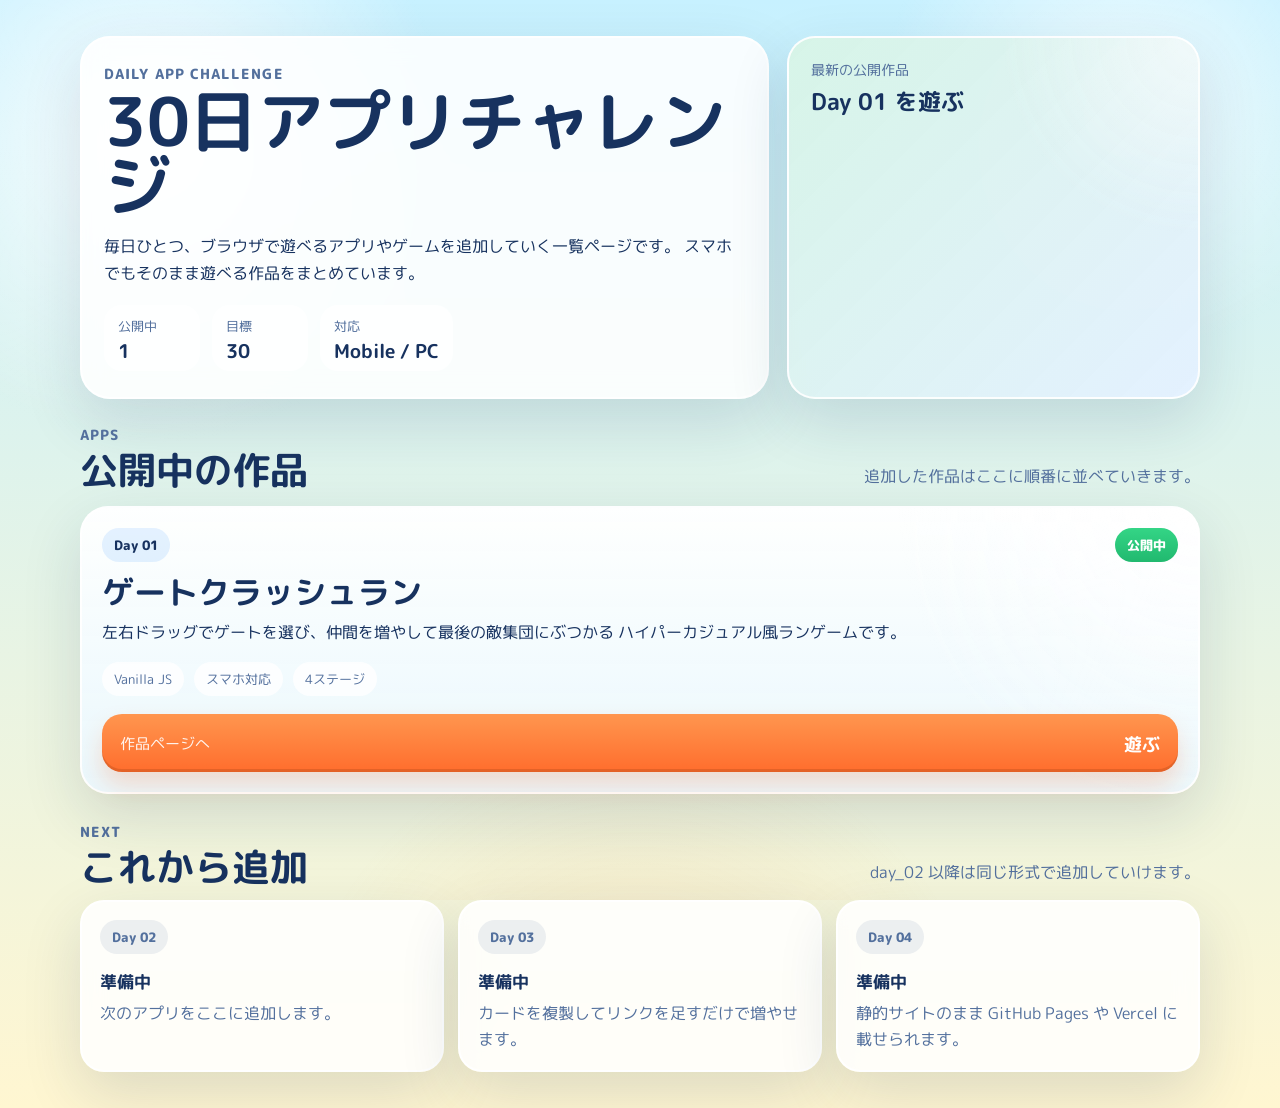
==== index.html @ dbb4bd10 "Initial commit: add day 1 game and landing page" ====
<!DOCTYPE html>
<html lang="ja">
  <head>
    <meta charset="UTF-8" />
    <meta
      name="viewport"
      content="width=device-width, initial-scale=1.0, viewport-fit=cover"
    />
    <title>30日アプリチャレンジ</title>
    <link rel="preconnect" href="https://fonts.googleapis.com" />
    <link rel="preconnect" href="https://fonts.gstatic.com" crossorigin />
    <link
      href="https://fonts.googleapis.com/css2?family=M+PLUS+Rounded+1c:wght@500;700;800&display=swap"
      rel="stylesheet"
    />
    <link rel="stylesheet" href="./styles/site.css" />
  </head>
  <body>
    <div class="page-bg" aria-hidden="true"></div>

    <header class="hero">
      <div class="hero-copy">
        <p class="eyebrow">Daily App Challenge</p>
        <h1>30日アプリチャレンジ</h1>
        <p class="lead">
          毎日ひとつ、ブラウザで遊べるアプリやゲームを追加していく一覧ページです。
          スマホでもそのまま遊べる作品をまとめています。
        </p>

        <div class="hero-stats" aria-label="公開状況">
          <div class="stat-chip">
            <span class="stat-label">公開中</span>
            <strong>1</strong>
          </div>
          <div class="stat-chip">
            <span class="stat-label">目標</span>
            <strong>30</strong>
          </div>
          <div class="stat-chip">
            <span class="stat-label">対応</span>
            <strong>Mobile / PC</strong>
          </div>
        </div>
      </div>

      <a class="hero-cta" href="./day_01/">
        <span class="cta-label">最新の公開作品</span>
        <strong>Day 01 を遊ぶ</strong>
      </a>
    </header>

    <main class="content">
      <section class="section-head">
        <div>
          <p class="eyebrow">Apps</p>
          <h2>公開中の作品</h2>
        </div>
        <p class="section-copy">
          追加した作品はここに順番に並べていきます。
        </p>
      </section>

      <section class="card-grid" aria-label="作品一覧">
        <article class="app-card featured">
          <div class="card-top">
            <span class="day-badge">Day 01</span>
            <span class="status-badge live">公開中</span>
          </div>

          <h3>ゲートクラッシュラン</h3>
          <p class="card-copy">
            左右ドラッグでゲートを選び、仲間を増やして最後の敵集団にぶつかる
            ハイパーカジュアル風ランゲームです。
          </p>

          <ul class="tag-row" aria-label="特徴">
            <li>Vanilla JS</li>
            <li>スマホ対応</li>
            <li>4ステージ</li>
          </ul>

          <a class="card-link" href="./day_01/">
            <span>作品ページへ</span>
            <strong>遊ぶ</strong>
          </a>
        </article>
      </section>

      <section class="coming-soon">
        <div class="section-head compact">
          <div>
            <p class="eyebrow">Next</p>
            <h2>これから追加</h2>
          </div>
          <p class="section-copy">day_02 以降は同じ形式で追加していけます。</p>
        </div>

        <div class="coming-list" aria-label="追加予定">
          <div class="coming-card">
            <span class="day-badge muted">Day 02</span>
            <strong>準備中</strong>
            <p>次のアプリをここに追加します。</p>
          </div>
          <div class="coming-card">
            <span class="day-badge muted">Day 03</span>
            <strong>準備中</strong>
            <p>カードを複製してリンクを足すだけで増やせます。</p>
          </div>
          <div class="coming-card">
            <span class="day-badge muted">Day 04</span>
            <strong>準備中</strong>
            <p>静的サイトのまま GitHub Pages や Vercel に載せられます。</p>
          </div>
        </div>
      </section>
    </main>
  </body>
</html>
---- styles/site.css ----
:root {
  --bg-top: #c7f1ff;
  --bg-bottom: #fff6d1;
  --surface: rgba(255, 255, 255, 0.86);
  --surface-strong: rgba(255, 255, 255, 0.94);
  --line: rgba(255, 255, 255, 0.9);
  --text: #17325f;
  --muted: #53709d;
  --accent: #ff964f;
  --accent-strong: #ff6d2d;
  --blue: #2f8cff;
  --green: #28c57d;
  --shadow: 0 22px 60px rgba(23, 50, 95, 0.14);
}

* {
  box-sizing: border-box;
}

html,
body {
  margin: 0;
  min-height: 100%;
}

body {
  position: relative;
  overflow-x: hidden;
  font-family: "M PLUS Rounded 1c", sans-serif;
  color: var(--text);
  background: linear-gradient(180deg, var(--bg-top) 0%, var(--bg-bottom) 100%);
}

a {
  color: inherit;
  text-decoration: none;
}

.page-bg {
  position: fixed;
  inset: 0;
  pointer-events: none;
  background:
    radial-gradient(circle at 12% 16%, rgba(255, 255, 255, 0.9), transparent 22%),
    radial-gradient(circle at 88% 12%, rgba(255, 255, 255, 0.72), transparent 18%),
    radial-gradient(circle at 50% 120%, rgba(255, 168, 81, 0.18), transparent 28%);
}

.hero,
.content {
  position: relative;
  z-index: 1;
  width: min(1120px, calc(100% - 32px));
  margin-inline: auto;
}

.hero {
  display: grid;
  gap: 18px;
  padding: 28px 0 18px;
}

.hero-copy,
.hero-cta,
.app-card,
.coming-card {
  backdrop-filter: blur(12px);
  background: var(--surface);
  border: 2px solid var(--line);
  box-shadow: var(--shadow);
}

.hero-copy {
  padding: 26px 22px;
  border-radius: 30px;
}

.eyebrow {
  margin: 0 0 6px;
  font-size: 0.85rem;
  font-weight: 800;
  letter-spacing: 0.08em;
  text-transform: uppercase;
  color: var(--muted);
}

h1,
h2,
h3,
p {
  margin: 0;
}

h1 {
  font-size: clamp(2.2rem, 6vw, 4.2rem);
  line-height: 0.95;
}

.lead {
  max-width: 720px;
  margin-top: 14px;
  font-size: 1.02rem;
  line-height: 1.7;
  color: var(--text);
}

.hero-stats {
  display: flex;
  flex-wrap: wrap;
  gap: 12px;
  margin-top: 18px;
}

.stat-chip {
  min-width: 96px;
  padding: 12px 14px 10px;
  border-radius: 18px;
  background: rgba(255, 255, 255, 0.72);
}

.stat-label {
  display: block;
  font-size: 0.82rem;
  color: var(--muted);
}

.stat-chip strong {
  display: block;
  margin-top: 4px;
  font-size: 1.2rem;
  line-height: 1.1;
}

.hero-cta {
  display: block;
  padding: 22px;
  border-radius: 28px;
  background:
    radial-gradient(circle at top right, rgba(255, 255, 255, 0.55), transparent 36%),
    linear-gradient(135deg, rgba(42, 197, 125, 0.18) 0%, rgba(47, 140, 255, 0.12) 100%),
    var(--surface-strong);
}

.cta-label {
  display: block;
  font-size: 0.86rem;
  color: var(--muted);
}

.hero-cta strong {
  display: block;
  margin-top: 4px;
  font-size: 1.45rem;
}

.content {
  padding: 8px 0 36px;
}

.section-head {
  display: grid;
  gap: 10px;
  align-items: end;
  margin-bottom: 16px;
}

.section-head.compact {
  margin-bottom: 14px;
}

h2 {
  font-size: clamp(1.6rem, 4vw, 2.4rem);
  line-height: 1;
}

.section-copy {
  color: var(--muted);
  line-height: 1.6;
}

.card-grid {
  display: grid;
  gap: 16px;
}

.app-card {
  padding: 20px;
  border-radius: 28px;
  background:
    radial-gradient(circle at top right, rgba(255, 255, 255, 0.78), transparent 26%),
    linear-gradient(180deg, rgba(255, 255, 255, 0.96) 0%, rgba(233, 247, 255, 0.92) 100%);
}

.card-top {
  display: flex;
  justify-content: space-between;
  gap: 10px;
  align-items: center;
}

.day-badge,
.status-badge {
  display: inline-flex;
  align-items: center;
  justify-content: center;
  min-height: 34px;
  padding: 8px 12px 7px;
  border-radius: 999px;
  font-size: 0.84rem;
  font-weight: 800;
}

.day-badge {
  color: var(--text);
  background: rgba(47, 140, 255, 0.12);
}

.day-badge.muted {
  color: var(--muted);
  background: rgba(83, 112, 157, 0.1);
}

.status-badge.live {
  color: white;
  background: linear-gradient(180deg, #34d586 0%, #21b96f 100%);
}

.app-card h3 {
  margin-top: 14px;
  font-size: clamp(1.5rem, 4vw, 2rem);
  line-height: 1.05;
}

.card-copy {
  margin-top: 10px;
  color: var(--text);
  line-height: 1.65;
}

.tag-row {
  display: flex;
  flex-wrap: wrap;
  gap: 10px;
  padding: 0;
  margin: 16px 0 0;
  list-style: none;
}

.tag-row li {
  padding: 8px 12px 7px;
  border-radius: 999px;
  font-size: 0.82rem;
  color: var(--muted);
  background: rgba(255, 255, 255, 0.78);
}

.card-link {
  display: flex;
  justify-content: space-between;
  align-items: center;
  gap: 12px;
  margin-top: 18px;
  padding: 16px 18px 14px;
  border-radius: 20px;
  color: white;
  background: linear-gradient(180deg, var(--accent) 0%, var(--accent-strong) 100%);
  box-shadow:
    0 14px 24px rgba(255, 109, 45, 0.22),
    inset 0 -3px 0 rgba(108, 41, 0, 0.18);
}

.card-link span {
  font-size: 0.95rem;
  opacity: 0.92;
}

.card-link strong {
  font-size: 1.15rem;
}

.coming-soon {
  margin-top: 28px;
}

.coming-list {
  display: grid;
  gap: 14px;
}

.coming-card {
  padding: 18px;
  border-radius: 24px;
}

.coming-card strong {
  display: block;
  margin-top: 14px;
  font-size: 1.08rem;
}

.coming-card p {
  margin-top: 6px;
  color: var(--muted);
  line-height: 1.6;
}

@media (min-width: 760px) {
  .hero {
    grid-template-columns: 1.5fr 0.9fr;
    align-items: stretch;
    padding-top: 36px;
  }

  .section-head {
    grid-template-columns: 1fr auto;
  }

  .coming-list {
    grid-template-columns: repeat(3, minmax(0, 1fr));
  }
}
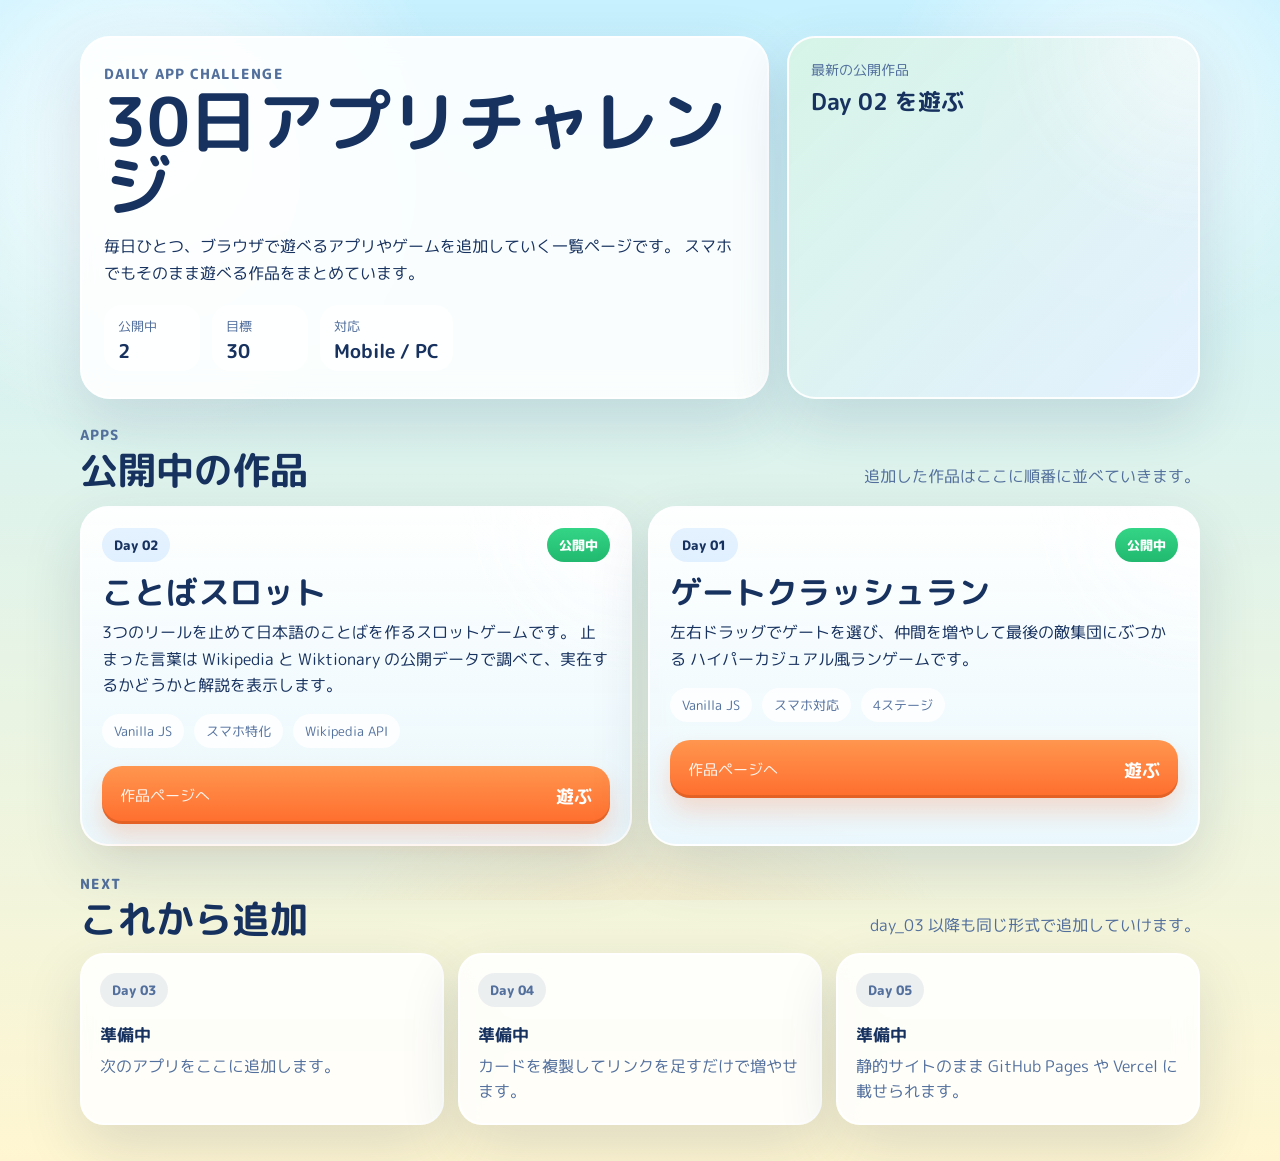
==== commit 66070c82: "Add day 02 kotoba slot game" ====
--- a/index.html
+++ b/index.html
@@ -30,7 +30,7 @@
         <div class="hero-stats" aria-label="公開状況">
           <div class="stat-chip">
             <span class="stat-label">公開中</span>
-            <strong>1</strong>
+            <strong>2</strong>
           </div>
           <div class="stat-chip">
             <span class="stat-label">目標</span>
@@ -43,9 +43,9 @@
         </div>
       </div>
 
-      <a class="hero-cta" href="./day_01/">
+      <a class="hero-cta" href="./day_02/">
         <span class="cta-label">最新の公開作品</span>
-        <strong>Day 01 を遊ぶ</strong>
+        <strong>Day 02 を遊ぶ</strong>
       </a>
     </header>
 
@@ -62,6 +62,30 @@
 
       <section class="card-grid" aria-label="作品一覧">
         <article class="app-card featured">
+          <div class="card-top">
+            <span class="day-badge">Day 02</span>
+            <span class="status-badge live">公開中</span>
+          </div>
+
+          <h3>ことばスロット</h3>
+          <p class="card-copy">
+            3つのリールを止めて日本語のことばを作るスロットゲームです。
+            止まった言葉は Wikipedia と Wiktionary の公開データで調べて、実在するかどうかと解説を表示します。
+          </p>
+
+          <ul class="tag-row" aria-label="特徴">
+            <li>Vanilla JS</li>
+            <li>スマホ特化</li>
+            <li>Wikipedia API</li>
+          </ul>
+
+          <a class="card-link" href="./day_02/">
+            <span>作品ページへ</span>
+            <strong>遊ぶ</strong>
+          </a>
+        </article>
+
+        <article class="app-card">
           <div class="card-top">
             <span class="day-badge">Day 01</span>
             <span class="status-badge live">公開中</span>
@@ -92,22 +116,22 @@
             <p class="eyebrow">Next</p>
             <h2>これから追加</h2>
           </div>
-          <p class="section-copy">day_02 以降は同じ形式で追加していけます。</p>
+          <p class="section-copy">day_03 以降も同じ形式で追加していけます。</p>
         </div>
 
         <div class="coming-list" aria-label="追加予定">
           <div class="coming-card">
-            <span class="day-badge muted">Day 02</span>
+            <span class="day-badge muted">Day 03</span>
             <strong>準備中</strong>
             <p>次のアプリをここに追加します。</p>
           </div>
           <div class="coming-card">
-            <span class="day-badge muted">Day 03</span>
+            <span class="day-badge muted">Day 04</span>
             <strong>準備中</strong>
             <p>カードを複製してリンクを足すだけで増やせます。</p>
           </div>
           <div class="coming-card">
-            <span class="day-badge muted">Day 04</span>
+            <span class="day-badge muted">Day 05</span>
             <strong>準備中</strong>
             <p>静的サイトのまま GitHub Pages や Vercel に載せられます。</p>
           </div>
--- a/styles/site.css
+++ b/styles/site.css
@@ -315,6 +315,10 @@
     grid-template-columns: 1fr auto;
   }
 
+  .card-grid {
+    grid-template-columns: repeat(2, minmax(0, 1fr));
+  }
+
   .coming-list {
     grid-template-columns: repeat(3, minmax(0, 1fr));
   }
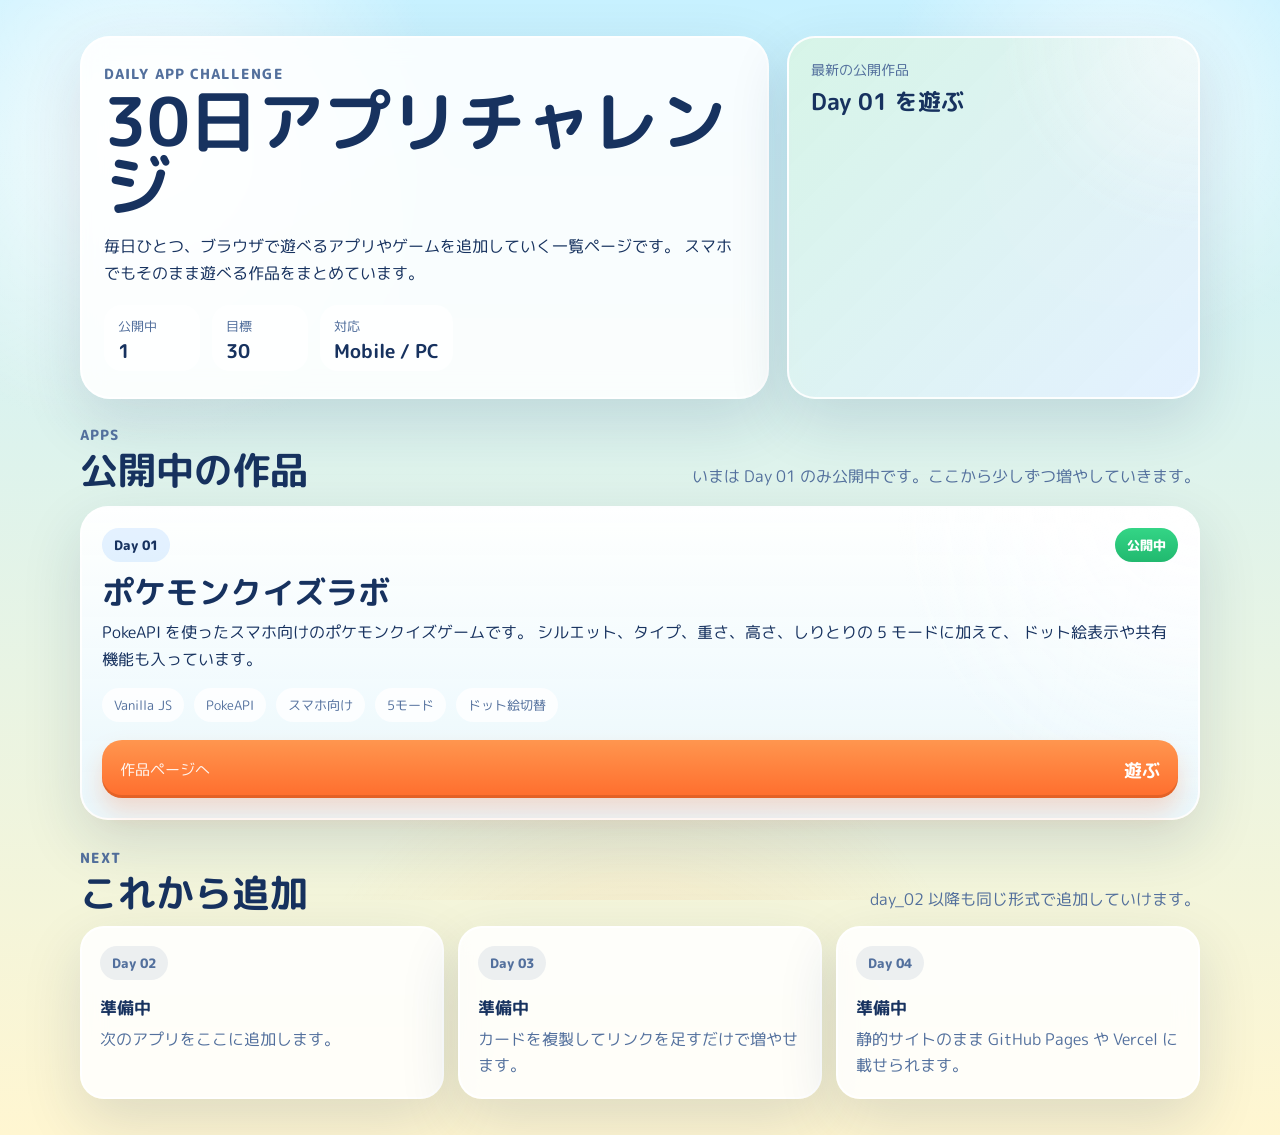
==== commit 16d77748: "Update homepage for day_01 only" ====
--- a/index.html
+++ b/index.html
@@ -30,7 +30,7 @@
         <div class="hero-stats" aria-label="公開状況">
           <div class="stat-chip">
             <span class="stat-label">公開中</span>
-            <strong>2</strong>
+            <strong>1</strong>
           </div>
           <div class="stat-chip">
             <span class="stat-label">目標</span>
@@ -43,9 +43,9 @@
         </div>
       </div>
 
-      <a class="hero-cta" href="./day_02/">
+      <a class="hero-cta" href="./day_01/">
         <span class="cta-label">最新の公開作品</span>
-        <strong>Day 02 を遊ぶ</strong>
+        <strong>Day 01 を遊ぶ</strong>
       </a>
     </header>
 
@@ -56,51 +56,30 @@
           <h2>公開中の作品</h2>
         </div>
         <p class="section-copy">
-          追加した作品はここに順番に並べていきます。
+          いまは Day 01 のみ公開中です。ここから少しずつ増やしていきます。
         </p>
       </section>
 
-      <section class="card-grid" aria-label="作品一覧">
+      <section class="card-grid single" aria-label="作品一覧">
         <article class="app-card featured">
-          <div class="card-top">
-            <span class="day-badge">Day 02</span>
-            <span class="status-badge live">公開中</span>
-          </div>
-
-          <h3>ことばスロット</h3>
-          <p class="card-copy">
-            3つのリールを止めて日本語のことばを作るスロットゲームです。
-            止まった言葉は Wikipedia と Wiktionary の公開データで調べて、実在するかどうかと解説を表示します。
-          </p>
-
-          <ul class="tag-row" aria-label="特徴">
-            <li>Vanilla JS</li>
-            <li>スマホ特化</li>
-            <li>Wikipedia API</li>
-          </ul>
-
-          <a class="card-link" href="./day_02/">
-            <span>作品ページへ</span>
-            <strong>遊ぶ</strong>
-          </a>
-        </article>
-
-        <article class="app-card">
           <div class="card-top">
             <span class="day-badge">Day 01</span>
             <span class="status-badge live">公開中</span>
           </div>
 
-          <h3>ゲートクラッシュラン</h3>
+          <h3>ポケモンクイズラボ</h3>
           <p class="card-copy">
-            左右ドラッグでゲートを選び、仲間を増やして最後の敵集団にぶつかる
-            ハイパーカジュアル風ランゲームです。
+            PokeAPI を使ったスマホ向けのポケモンクイズゲームです。
+            シルエット、タイプ、重さ、高さ、しりとりの 5 モードに加えて、
+            ドット絵表示や共有機能も入っています。
           </p>
 
           <ul class="tag-row" aria-label="特徴">
             <li>Vanilla JS</li>
-            <li>スマホ対応</li>
-            <li>4ステージ</li>
+            <li>PokeAPI</li>
+            <li>スマホ向け</li>
+            <li>5モード</li>
+            <li>ドット絵切替</li>
           </ul>
 
           <a class="card-link" href="./day_01/">
@@ -116,22 +95,22 @@
             <p class="eyebrow">Next</p>
             <h2>これから追加</h2>
           </div>
-          <p class="section-copy">day_03 以降も同じ形式で追加していけます。</p>
+          <p class="section-copy">day_02 以降も同じ形式で追加していけます。</p>
         </div>
 
         <div class="coming-list" aria-label="追加予定">
           <div class="coming-card">
-            <span class="day-badge muted">Day 03</span>
+            <span class="day-badge muted">Day 02</span>
             <strong>準備中</strong>
             <p>次のアプリをここに追加します。</p>
           </div>
           <div class="coming-card">
-            <span class="day-badge muted">Day 04</span>
+            <span class="day-badge muted">Day 03</span>
             <strong>準備中</strong>
             <p>カードを複製してリンクを足すだけで増やせます。</p>
           </div>
           <div class="coming-card">
-            <span class="day-badge muted">Day 05</span>
+            <span class="day-badge muted">Day 04</span>
             <strong>準備中</strong>
             <p>静的サイトのまま GitHub Pages や Vercel に載せられます。</p>
           </div>
--- a/styles/site.css
+++ b/styles/site.css
@@ -183,6 +183,10 @@
   gap: 16px;
 }
 
+.card-grid.single {
+  grid-template-columns: minmax(0, 1fr);
+}
+
 .app-card {
   padding: 20px;
   border-radius: 28px;
@@ -319,6 +323,10 @@
     grid-template-columns: repeat(2, minmax(0, 1fr));
   }
 
+  .card-grid.single {
+    grid-template-columns: minmax(0, 1fr);
+  }
+
   .coming-list {
     grid-template-columns: repeat(3, minmax(0, 1fr));
   }
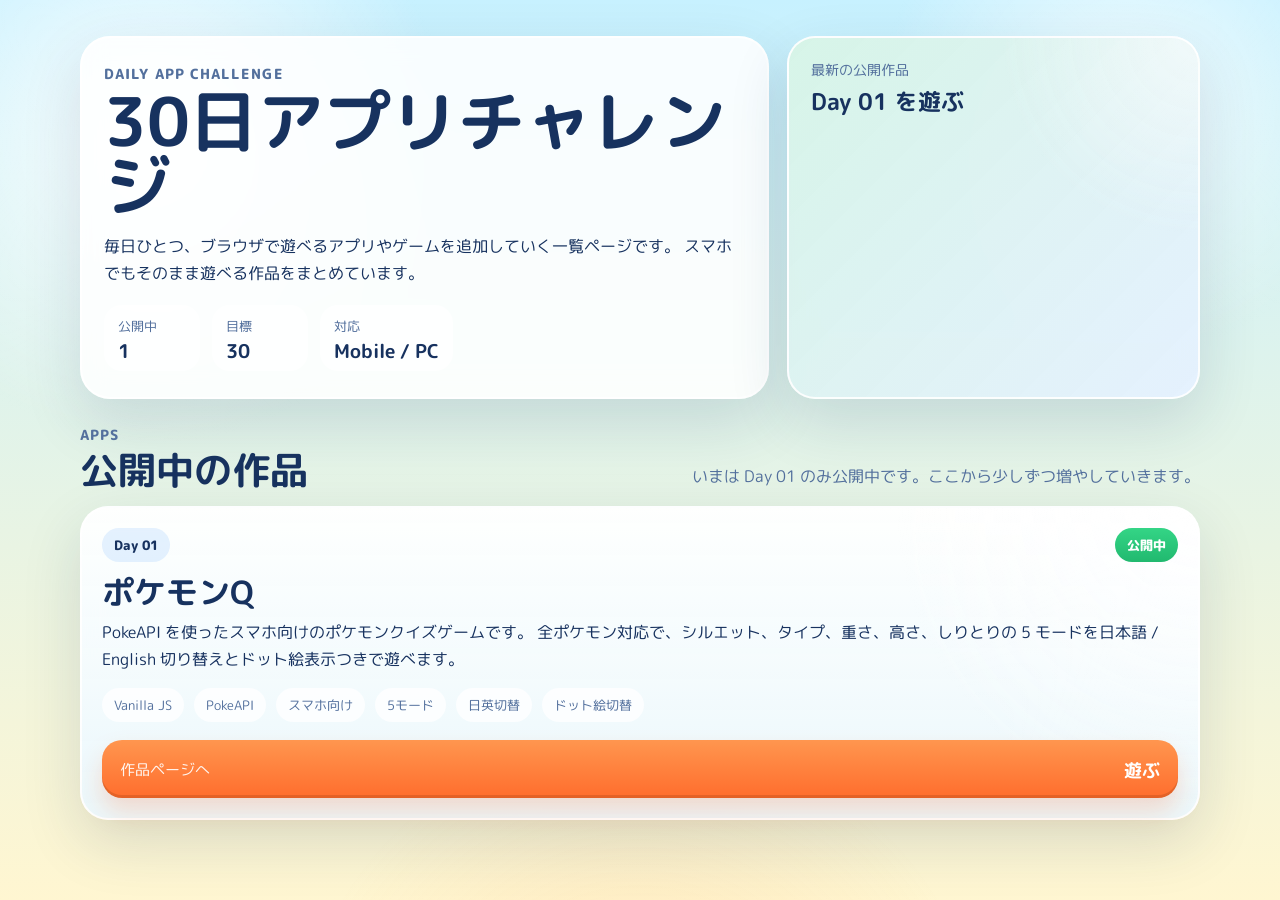
==== commit 9306bf5c: "Rename day_01 app to PokemonQ" ====
--- a/index.html
+++ b/index.html
@@ -67,11 +67,11 @@
             <span class="status-badge live">公開中</span>
           </div>
 
-          <h3>ポケモンクイズラボ</h3>
+          <h3>ポケモンQ</h3>
           <p class="card-copy">
             PokeAPI を使ったスマホ向けのポケモンクイズゲームです。
-            シルエット、タイプ、重さ、高さ、しりとりの 5 モードに加えて、
-            ドット絵表示や共有機能も入っています。
+            全ポケモン対応で、シルエット、タイプ、重さ、高さ、しりとりの
+            5 モードを日本語 / English 切り替えとドット絵表示つきで遊べます。
           </p>
 
           <ul class="tag-row" aria-label="特徴">
@@ -79,6 +79,7 @@
             <li>PokeAPI</li>
             <li>スマホ向け</li>
             <li>5モード</li>
+            <li>日英切替</li>
             <li>ドット絵切替</li>
           </ul>
 
@@ -89,33 +90,6 @@
         </article>
       </section>
 
-      <section class="coming-soon">
-        <div class="section-head compact">
-          <div>
-            <p class="eyebrow">Next</p>
-            <h2>これから追加</h2>
-          </div>
-          <p class="section-copy">day_02 以降も同じ形式で追加していけます。</p>
-        </div>
-
-        <div class="coming-list" aria-label="追加予定">
-          <div class="coming-card">
-            <span class="day-badge muted">Day 02</span>
-            <strong>準備中</strong>
-            <p>次のアプリをここに追加します。</p>
-          </div>
-          <div class="coming-card">
-            <span class="day-badge muted">Day 03</span>
-            <strong>準備中</strong>
-            <p>カードを複製してリンクを足すだけで増やせます。</p>
-          </div>
-          <div class="coming-card">
-            <span class="day-badge muted">Day 04</span>
-            <strong>準備中</strong>
-            <p>静的サイトのまま GitHub Pages や Vercel に載せられます。</p>
-          </div>
-        </div>
-      </section>
     </main>
   </body>
 </html>
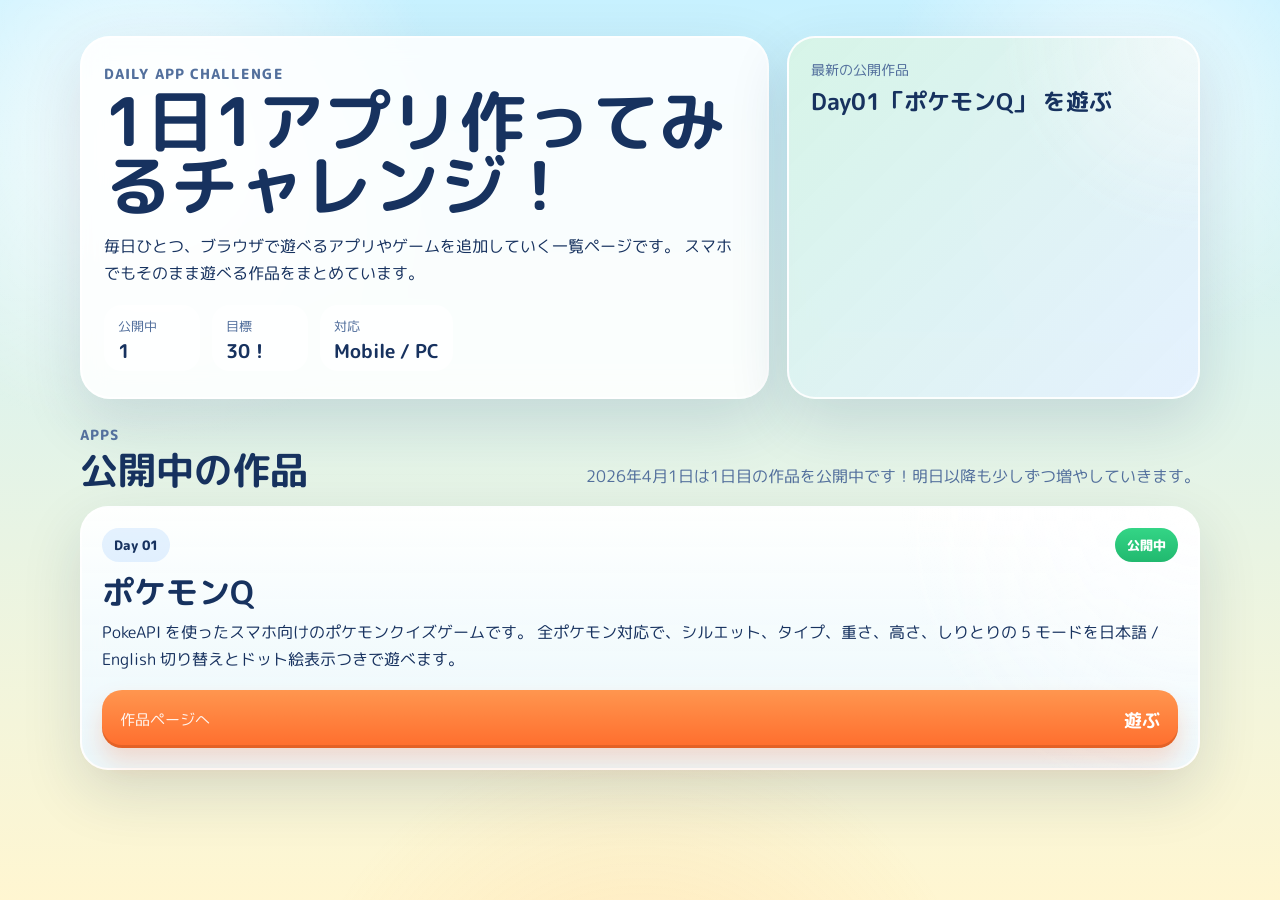
==== commit 4c026ed7: "Update homepage headline" ====
--- a/index.html
+++ b/index.html
@@ -21,7 +21,7 @@
     <header class="hero">
       <div class="hero-copy">
         <p class="eyebrow">Daily App Challenge</p>
-        <h1>30日アプリチャレンジ</h1>
+        <h1>1日1アプリ作ってみるチャレンジ！</h1>
         <p class="lead">
           毎日ひとつ、ブラウザで遊べるアプリやゲームを追加していく一覧ページです。
           スマホでもそのまま遊べる作品をまとめています。
@@ -34,7 +34,7 @@
           </div>
           <div class="stat-chip">
             <span class="stat-label">目標</span>
-            <strong>30</strong>
+            <strong>30！</strong>
           </div>
           <div class="stat-chip">
             <span class="stat-label">対応</span>
@@ -45,7 +45,7 @@
 
       <a class="hero-cta" href="./day_01/">
         <span class="cta-label">最新の公開作品</span>
-        <strong>Day 01 を遊ぶ</strong>
+      <strong>Day01「ポケモンQ」 を遊ぶ</strong>
       </a>
     </header>
 
@@ -56,7 +56,7 @@
           <h2>公開中の作品</h2>
         </div>
         <p class="section-copy">
-          いまは Day 01 のみ公開中です。ここから少しずつ増やしていきます。
+          2026年4月1日は1日目の作品を公開中です！明日以降も少しずつ増やしていきます。
         </p>
       </section>
 
@@ -74,15 +74,6 @@
             5 モードを日本語 / English 切り替えとドット絵表示つきで遊べます。
           </p>
 
-          <ul class="tag-row" aria-label="特徴">
-            <li>Vanilla JS</li>
-            <li>PokeAPI</li>
-            <li>スマホ向け</li>
-            <li>5モード</li>
-            <li>日英切替</li>
-            <li>ドット絵切替</li>
-          </ul>
-
           <a class="card-link" href="./day_01/">
             <span>作品ページへ</span>
             <strong>遊ぶ</strong>
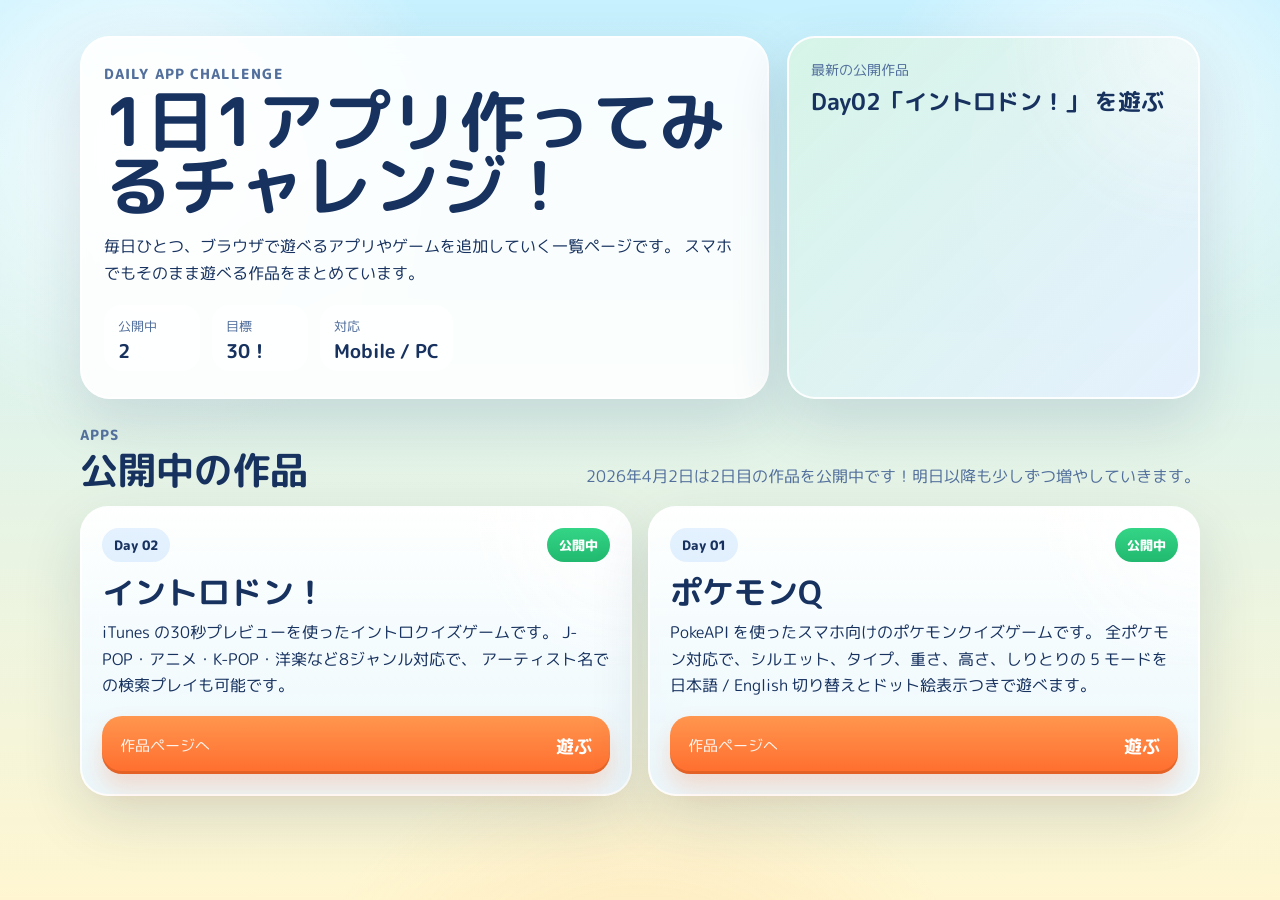
==== commit d5dc92f9: "Add day_02 イントロドン！ and update homepage - Add day_02 intro quiz game (イントロドン！) - Fix title logo line " ====
--- a/index.html
+++ b/index.html
@@ -30,7 +30,7 @@
         <div class="hero-stats" aria-label="公開状況">
           <div class="stat-chip">
             <span class="stat-label">公開中</span>
-            <strong>1</strong>
+            <strong>2</strong>
           </div>
           <div class="stat-chip">
             <span class="stat-label">目標</span>
@@ -43,9 +43,9 @@
         </div>
       </div>
 
-      <a class="hero-cta" href="./day_01/">
+      <a class="hero-cta" href="./day_02/">
         <span class="cta-label">最新の公開作品</span>
-      <strong>Day01「ポケモンQ」 を遊ぶ</strong>
+        <strong>Day02「イントロドン！」 を遊ぶ</strong>
       </a>
     </header>
 
@@ -56,12 +56,31 @@
           <h2>公開中の作品</h2>
         </div>
         <p class="section-copy">
-          2026年4月1日は1日目の作品を公開中です！明日以降も少しずつ増やしていきます。
+          2026年4月2日は2日目の作品を公開中です！明日以降も少しずつ増やしていきます。
         </p>
       </section>
 
-      <section class="card-grid single" aria-label="作品一覧">
+      <section class="card-grid" aria-label="作品一覧">
         <article class="app-card featured">
+          <div class="card-top">
+            <span class="day-badge">Day 02</span>
+            <span class="status-badge live">公開中</span>
+          </div>
+
+          <h3>イントロドン！</h3>
+          <p class="card-copy">
+            iTunes の30秒プレビューを使ったイントロクイズゲームです。
+            J-POP・アニメ・K-POP・洋楽など8ジャンル対応で、
+            アーティスト名での検索プレイも可能です。
+          </p>
+
+          <a class="card-link" href="./day_02/">
+            <span>作品ページへ</span>
+            <strong>遊ぶ</strong>
+          </a>
+        </article>
+
+        <article class="app-card">
           <div class="card-top">
             <span class="day-badge">Day 01</span>
             <span class="status-badge live">公開中</span>
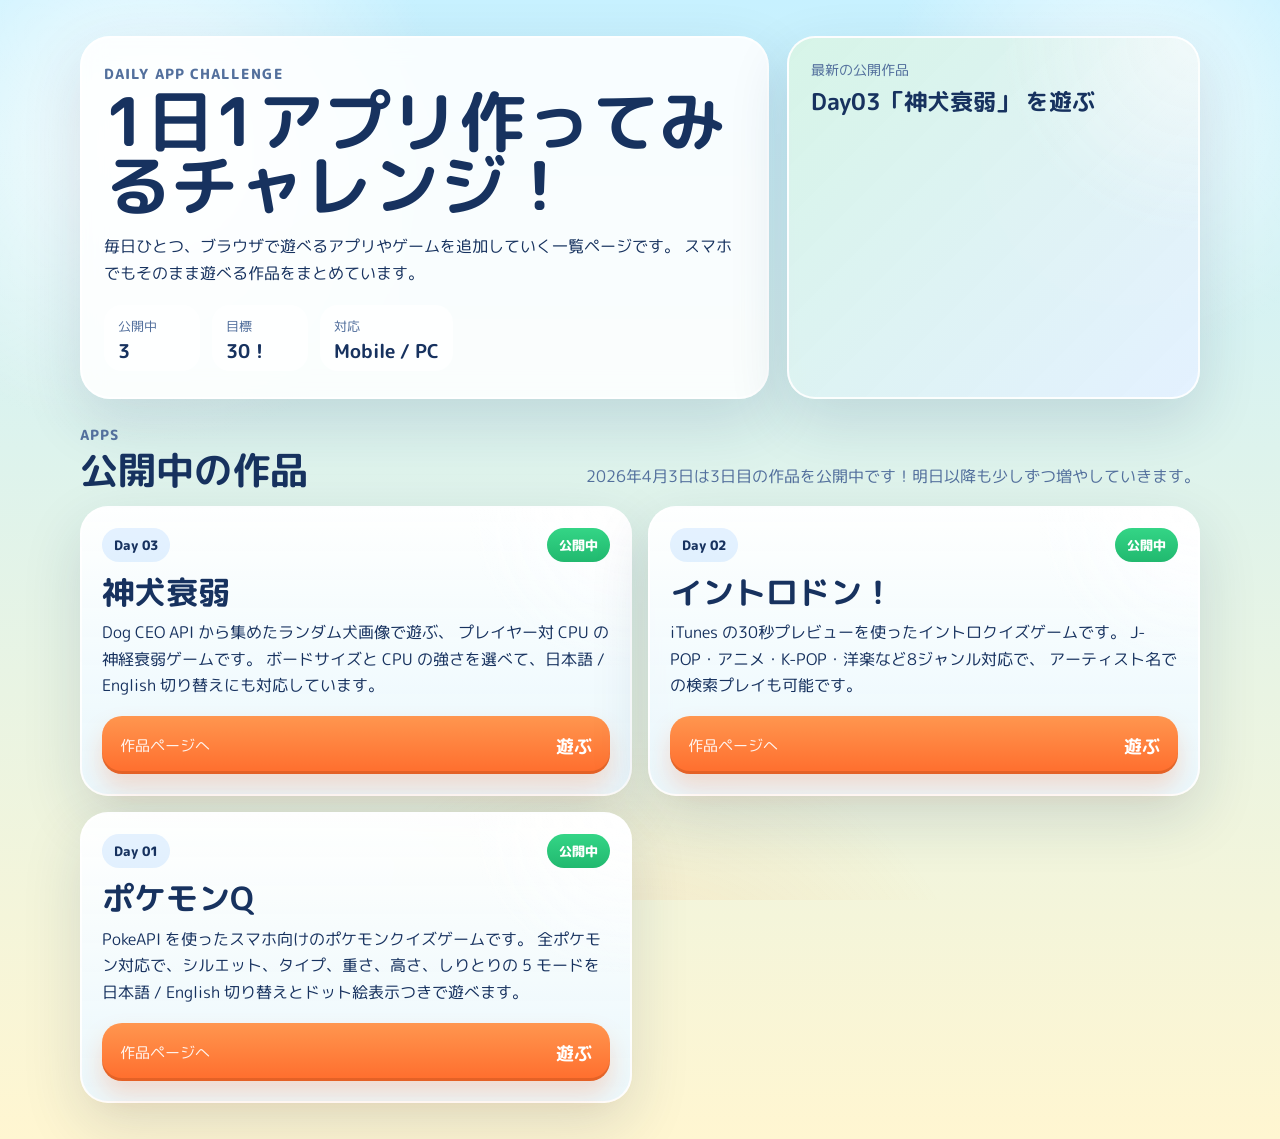
==== commit 7c29e631: "Publish day_03 and update homepage" ====
--- a/index.html
+++ b/index.html
@@ -30,7 +30,7 @@
         <div class="hero-stats" aria-label="公開状況">
           <div class="stat-chip">
             <span class="stat-label">公開中</span>
-            <strong>2</strong>
+            <strong>3</strong>
           </div>
           <div class="stat-chip">
             <span class="stat-label">目標</span>
@@ -43,9 +43,9 @@
         </div>
       </div>
 
-      <a class="hero-cta" href="./day_02/">
+      <a class="hero-cta" href="./day_03/">
         <span class="cta-label">最新の公開作品</span>
-        <strong>Day02「イントロドン！」 を遊ぶ</strong>
+        <strong>Day03「神犬衰弱」 を遊ぶ</strong>
       </a>
     </header>
 
@@ -56,12 +56,31 @@
           <h2>公開中の作品</h2>
         </div>
         <p class="section-copy">
-          2026年4月2日は2日目の作品を公開中です！明日以降も少しずつ増やしていきます。
+          2026年4月3日は3日目の作品を公開中です！明日以降も少しずつ増やしていきます。
         </p>
       </section>
 
       <section class="card-grid" aria-label="作品一覧">
         <article class="app-card featured">
+          <div class="card-top">
+            <span class="day-badge">Day 03</span>
+            <span class="status-badge live">公開中</span>
+          </div>
+
+          <h3>神犬衰弱</h3>
+          <p class="card-copy">
+            Dog CEO API から集めたランダム犬画像で遊ぶ、
+            プレイヤー対 CPU の神経衰弱ゲームです。
+            ボードサイズと CPU の強さを選べて、日本語 / English 切り替えにも対応しています。
+          </p>
+
+          <a class="card-link" href="./day_03/">
+            <span>作品ページへ</span>
+            <strong>遊ぶ</strong>
+          </a>
+        </article>
+
+        <article class="app-card">
           <div class="card-top">
             <span class="day-badge">Day 02</span>
             <span class="status-badge live">公開中</span>
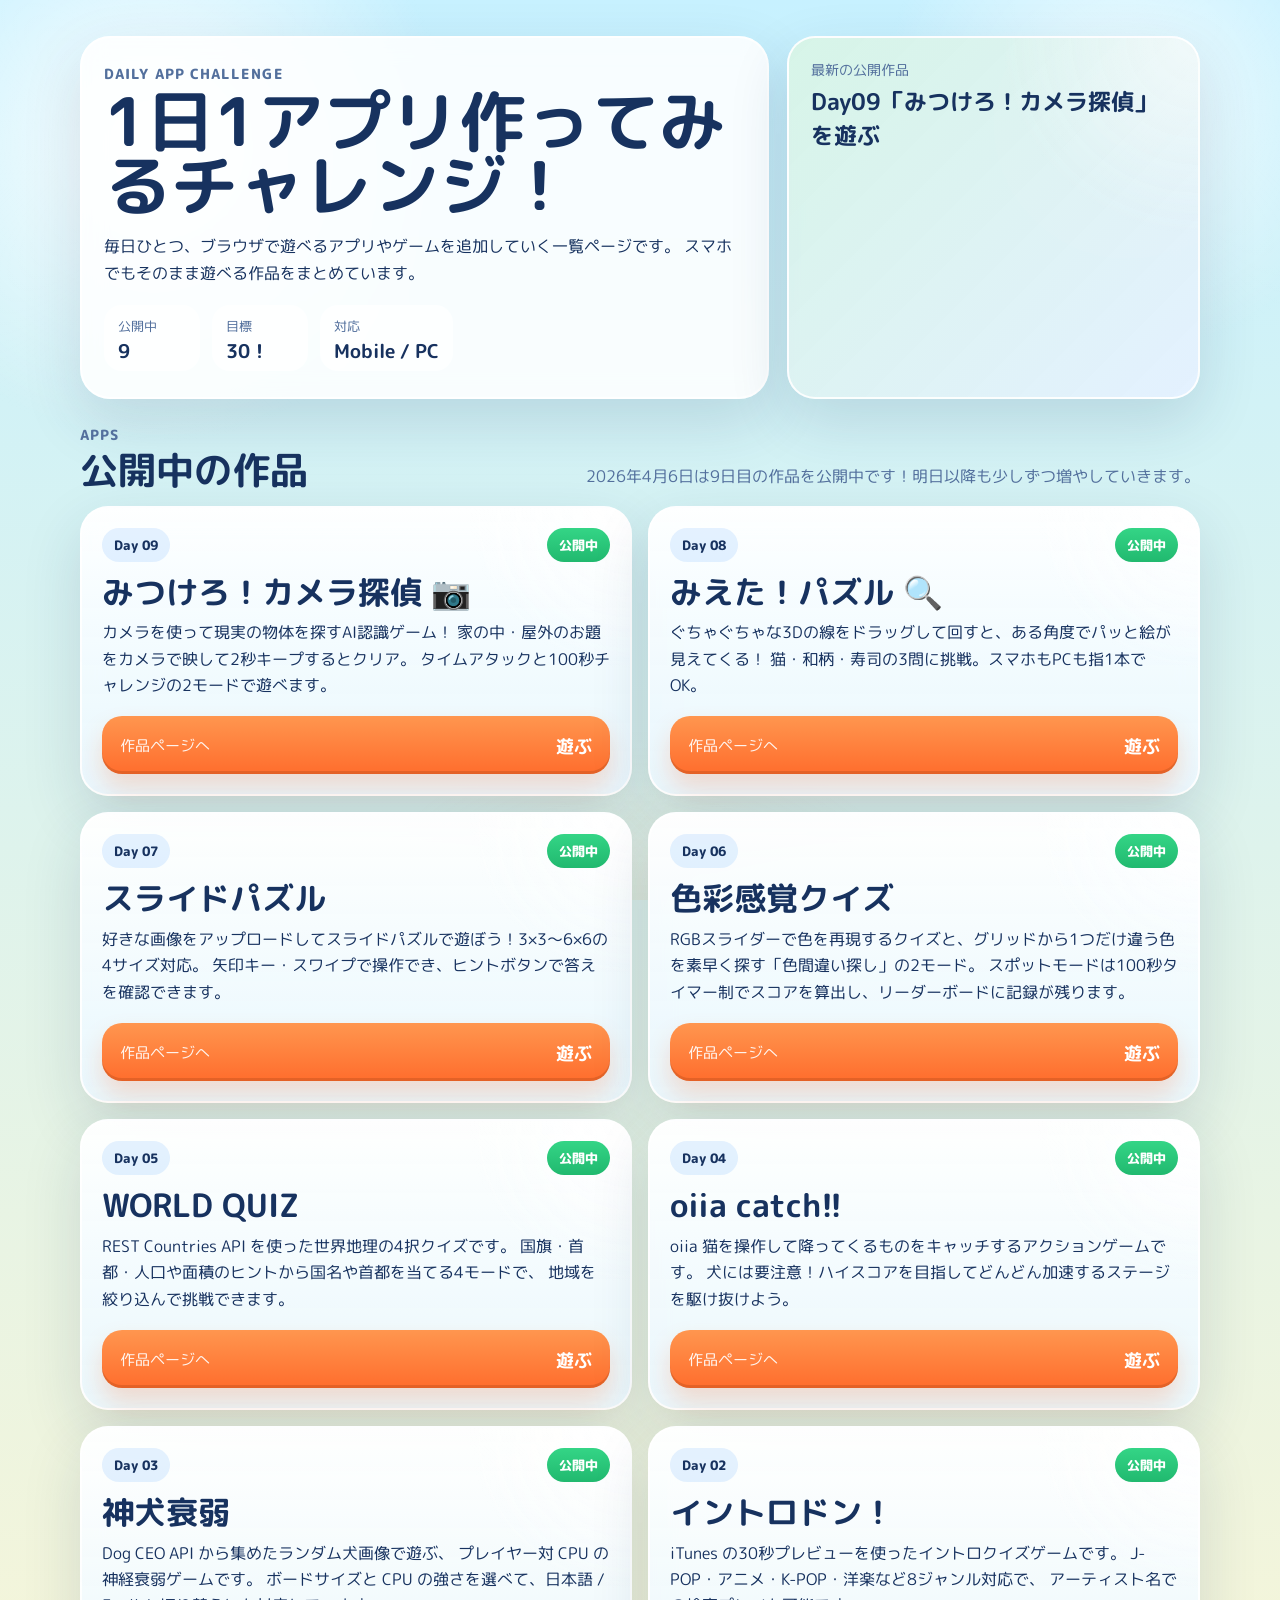
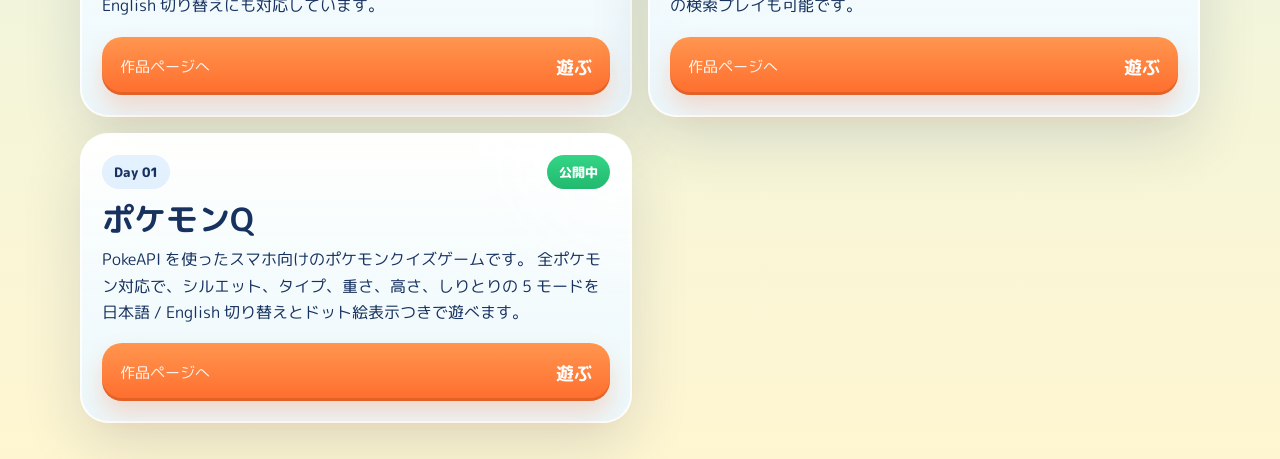
==== commit 71d0d968: "Add day_09: AI camera object detection game カメラで現実の物体を探すゲーム「みつけろ！カメラ探偵」を追加。 TensorFlow.js + COCO-SSD" ====
--- a/index.html
+++ b/index.html
@@ -30,7 +30,7 @@
         <div class="hero-stats" aria-label="公開状況">
           <div class="stat-chip">
             <span class="stat-label">公開中</span>
-            <strong>3</strong>
+            <strong>9</strong>
           </div>
           <div class="stat-chip">
             <span class="stat-label">目標</span>
@@ -43,9 +43,9 @@
         </div>
       </div>
 
-      <a class="hero-cta" href="./day_03/">
+      <a class="hero-cta" href="./day_09/">
         <span class="cta-label">最新の公開作品</span>
-        <strong>Day03「神犬衰弱」 を遊ぶ</strong>
+        <strong>Day09「みつけろ！カメラ探偵」 を遊ぶ</strong>
       </a>
     </header>
 
@@ -56,12 +56,122 @@
           <h2>公開中の作品</h2>
         </div>
         <p class="section-copy">
-          2026年4月3日は3日目の作品を公開中です！明日以降も少しずつ増やしていきます。
+          2026年4月6日は9日目の作品を公開中です！明日以降も少しずつ増やしていきます。
         </p>
       </section>
 
       <section class="card-grid" aria-label="作品一覧">
         <article class="app-card featured">
+          <div class="card-top">
+            <span class="day-badge">Day 09</span>
+            <span class="status-badge live">公開中</span>
+          </div>
+
+          <h3>みつけろ！カメラ探偵 📷</h3>
+          <p class="card-copy">
+            カメラを使って現実の物体を探すAI認識ゲーム！
+            家の中・屋外のお題をカメラで映して2秒キープするとクリア。
+            タイムアタックと100秒チャレンジの2モードで遊べます。
+          </p>
+
+          <a class="card-link" href="./day_09/">
+            <span>作品ページへ</span>
+            <strong>遊ぶ</strong>
+          </a>
+        </article>
+
+        <article class="app-card">
+          <div class="card-top">
+            <span class="day-badge">Day 08</span>
+            <span class="status-badge live">公開中</span>
+          </div>
+
+          <h3>みえた！パズル 🔍</h3>
+          <p class="card-copy">
+            ぐちゃぐちゃな3Dの線をドラッグして回すと、ある角度でパッと絵が見えてくる！
+            猫・和柄・寿司の3問に挑戦。スマホもPCも指1本でOK。
+          </p>
+
+          <a class="card-link" href="./day_08/">
+            <span>作品ページへ</span>
+            <strong>遊ぶ</strong>
+          </a>
+        </article>
+
+        <article class="app-card">
+          <div class="card-top">
+            <span class="day-badge">Day 07</span>
+            <span class="status-badge live">公開中</span>
+          </div>
+
+          <h3>スライドパズル</h3>
+          <p class="card-copy">
+            好きな画像をアップロードしてスライドパズルで遊ぼう！3×3〜6×6の4サイズ対応。
+            矢印キー・スワイプで操作でき、ヒントボタンで答えを確認できます。
+          </p>
+
+          <a class="card-link" href="./day_07/">
+            <span>作品ページへ</span>
+            <strong>遊ぶ</strong>
+          </a>
+        </article>
+
+        <article class="app-card">
+          <div class="card-top">
+            <span class="day-badge">Day 06</span>
+            <span class="status-badge live">公開中</span>
+          </div>
+
+          <h3>色彩感覚クイズ</h3>
+          <p class="card-copy">
+            RGBスライダーで色を再現するクイズと、グリッドから1つだけ違う色を素早く探す「色間違い探し」の2モード。
+            スポットモードは100秒タイマー制でスコアを算出し、リーダーボードに記録が残ります。
+          </p>
+
+          <a class="card-link" href="./day_06/">
+            <span>作品ページへ</span>
+            <strong>遊ぶ</strong>
+          </a>
+        </article>
+
+        <article class="app-card">
+          <div class="card-top">
+            <span class="day-badge">Day 05</span>
+            <span class="status-badge live">公開中</span>
+          </div>
+
+          <h3>WORLD QUIZ</h3>
+          <p class="card-copy">
+            REST Countries API を使った世界地理の4択クイズです。
+            国旗・首都・人口や面積のヒントから国名や首都を当てる4モードで、
+            地域を絞り込んで挑戦できます。
+          </p>
+
+          <a class="card-link" href="./day_05/">
+            <span>作品ページへ</span>
+            <strong>遊ぶ</strong>
+          </a>
+        </article>
+
+        <article class="app-card">
+          <div class="card-top">
+            <span class="day-badge">Day 04</span>
+            <span class="status-badge live">公開中</span>
+          </div>
+
+          <h3>oiia catch!!</h3>
+          <p class="card-copy">
+            oiia 猫を操作して降ってくるものをキャッチするアクションゲームです。
+            犬には要注意！ハイスコアを目指してどんどん加速するステージを駆け抜けよう。
+          </p>
+
+          <a class="card-link" href="./day_04/">
+            <span>作品ページへ</span>
+            <strong>遊ぶ</strong>
+          </a>
+        </article>
+
+        <article class="app-card">
           <div class="card-top">
             <span class="day-badge">Day 03</span>
             <span class="status-badge live">公開中</span>
